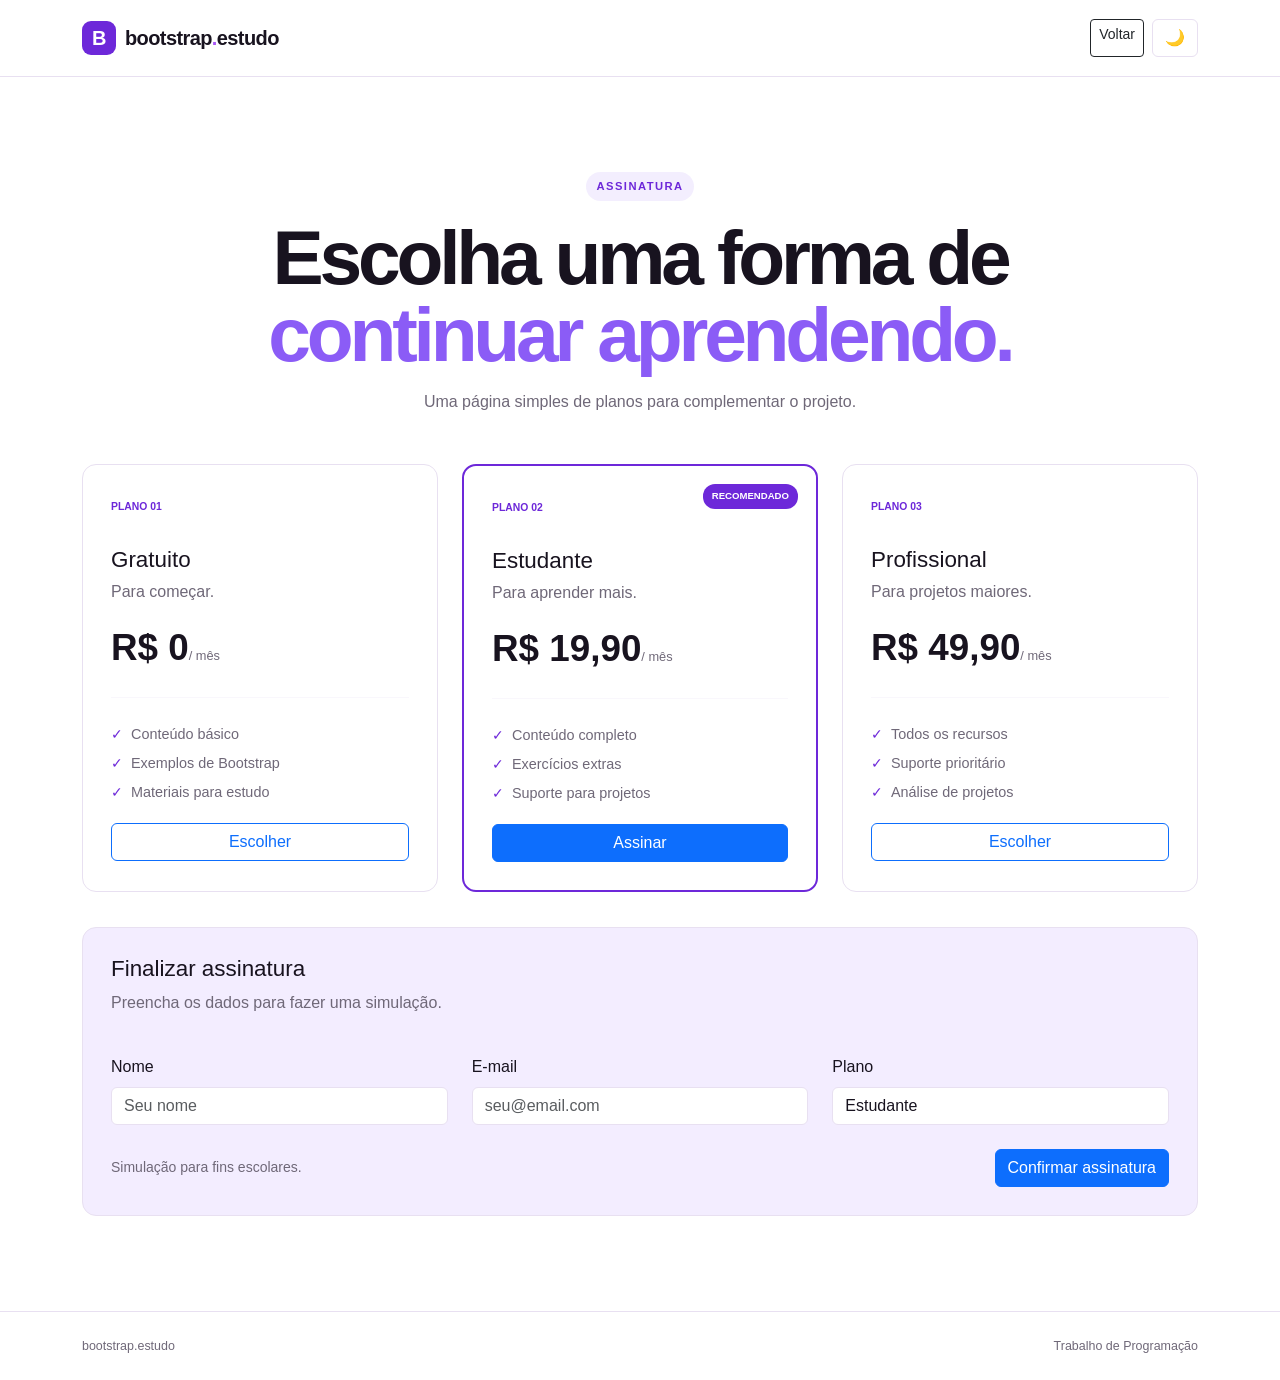
==== assinatura.html @ ff042ffe "Add files via upload" ====
<!doctype html>
<html lang="pt-br" data-bs-theme="light">
<head>
<meta charset="utf-8">
<meta name="viewport" content="width=device-width, initial-scale=1">
<title>Assinatura | Bootstrap Estudo</title>
<link href="https://cdn.jsdelivr.net/npm/bootstrap@5.3.7/dist/css/bootstrap.min.css" rel="stylesheet">
<link rel="stylesheet" href="style.css">
</head>
<body>
<nav class="navbar navbar-expand-lg">
<div class="container py-2">
<a class="navbar-brand" href="index.html"><span class="brand-mark">B</span><span>bootstrap<span class="brand-dot">.</span>estudo</span></a>
<div class="d-flex gap-2"><a href="index.html" class="btn btn-outline-dark btn-sm">Voltar</a><button class="btn theme-btn" id="temaBtn">🌙</button></div>
</div>
</nav>

<main class="subscription">
<div class="container">
<div class="text-center intro-sub">
<span class="small-label">ASSINATURA</span>
<h1>Escolha uma forma de<br><span>continuar aprendendo.</span></h1>
<p class="text-secondary">Uma página simples de planos para complementar o projeto.</p>
</div>
<div class="row g-4 justify-content-center">
<div class="col-md-6 col-lg-4"><div class="plan"><small>PLANO 01</small><h2>Gratuito</h2><p>Para começar.</p><strong>R$ 0</strong><span>/ mês</span><hr><ul><li>Conteúdo básico</li><li>Exemplos de Bootstrap</li><li>Materiais para estudo</li></ul><button class="btn btn-outline-primary w-100" onclick="escolher('Gratuito')">Escolher</button></div></div>
<div class="col-md-6 col-lg-4"><div class="plan destaque"><b class="tag">RECOMENDADO</b><small>PLANO 02</small><h2>Estudante</h2><p>Para aprender mais.</p><strong>R$ 19,90</strong><span>/ mês</span><hr><ul><li>Conteúdo completo</li><li>Exercícios extras</li><li>Suporte para projetos</li></ul><button class="btn btn-primary w-100" onclick="escolher('Estudante')">Assinar</button></div></div>
<div class="col-md-6 col-lg-4"><div class="plan"><small>PLANO 03</small><h2>Profissional</h2><p>Para projetos maiores.</p><strong>R$ 49,90</strong><span>/ mês</span><hr><ul><li>Todos os recursos</li><li>Suporte prioritário</li><li>Análise de projetos</li></ul><button class="btn btn-outline-primary w-100" onclick="escolher('Profissional')">Escolher</button></div></div>
</div>
<div class="signup-form">
<div class="row g-4">
<div class="col-12"><h2>Finalizar assinatura</h2><p class="text-secondary">Preencha os dados para fazer uma simulação.</p></div>
<div class="col-md-4"><label class="form-label">Nome</label><input id="nome" class="form-control" placeholder="Seu nome"></div>
<div class="col-md-4"><label class="form-label">E-mail</label><input id="email" type="email" class="form-control" placeholder="seu@email.com"></div>
<div class="col-md-4"><label class="form-label">Plano</label><select id="plano" class="form-select"><option>Estudante</option><option>Gratuito</option><option>Profissional</option></select></div>
<div class="col-12 d-flex justify-content-between align-items-center flex-wrap gap-3"><small class="text-secondary">Simulação para fins escolares.</small><button class="btn btn-primary" onclick="finalizar()">Confirmar assinatura</button></div>
</div>
</div>
</div>
</main>
<footer><div class="container d-flex justify-content-between flex-wrap gap-2"><span>bootstrap.estudo</span><span>Trabalho de Programação</span></div></footer>
<script src="https://cdn.jsdelivr.net/npm/bootstrap@5.3.7/dist/js/bootstrap.bundle.min.js"></script>
<script src="script.js"></script>
<script>
function escolher(plano){document.getElementById("plano").value=plano;document.querySelector(".signup-form").scrollIntoView({behavior:"smooth"})}
function finalizar(){let nome=document.getElementById("nome").value.trim(),email=document.getElementById("email").value.trim(),plano=document.getElementById("plano").value;if(!nome||!email){alert("Preencha seu nome e e-mail.");return}alert("Assinatura simulada com sucesso!\\nPlano: "+plano)}
</script>
</body>
</html>
---- style.css ----
html{scroll-behavior:smooth;scroll-padding-top:80px}
:root{--purple:#6d28d9;--purple2:#8b5cf6;--lavender:#f3edff;--ink:#18131f;--muted:#6f6878;--line:#e8e0f1}
[data-bs-theme="dark"]{--bs-body-bg:#100c16;--bs-body-color:#f6f1fa;--muted:#aaa0b3;--line:#30273a;--lavender:#1d1429}
[data-bs-theme="light"]{--bs-body-bg:#fff;--bs-body-color:var(--ink);--bs-primary:var(--purple);--bs-primary-rgb:109,40,217}
body{font-family:Arial,Helvetica,sans-serif;color:var(--bs-body-color);background:var(--bs-body-bg)}
.navbar{background:var(--bs-body-bg);border-bottom:1px solid var(--line)}
.navbar-brand{display:flex;align-items:center;gap:9px;font-weight:700;color:var(--bs-body-color);letter-spacing:-.03em}.navbar-brand:hover{color:var(--bs-body-color)}
.brand-mark{display:grid;place-items:center;width:34px;height:34px;border-radius:9px;background:var(--purple);color:#fff}.brand-dot{color:#a855f7}
.nav-link{color:var(--muted)}.nav-link:hover{color:var(--bs-body-color)}
.nav-button{padding:8px 15px}.theme-btn{border:1px solid var(--line)}
.hero{padding:90px 0 70px;background:linear-gradient(180deg,var(--lavender),transparent 78%)}
.hero-top{max-width:850px;margin:auto}.small-label{display:inline-block;font-size:.7rem;font-weight:700;letter-spacing:.13em;color:var(--purple);background:rgba(139,92,246,.1);padding:6px 10px;border-radius:20px}
.hero h1{font-size:clamp(3.2rem,7vw,6rem);line-height:.98;letter-spacing:-.06em;font-weight:800;margin:22px 0}.hero h1 span,.final-section h2 span,.subscription h1 span{color:var(--purple2)}
.hero-top>p{max-width:650px;margin:auto;color:var(--muted);font-size:1.1rem;line-height:1.7}
.hero-buttons{display:flex;justify-content:center;gap:10px;flex-wrap:wrap;margin-top:30px}
.hero-info>div>div{background:var(--bs-body-bg);border:1px solid var(--line);border-radius:12px;padding:18px 20px;display:flex;gap:15px;align-items:center}.hero-info strong{color:var(--purple);font-size:.8rem}.hero-info span{color:var(--muted);font-size:.9rem}
.section{padding:95px 0}.purple-section{background:var(--lavender)}
.section-heading{display:flex;gap:25px;align-items:flex-start;margin-bottom:45px}.number{font-size:.75rem;font-weight:700;color:var(--purple);padding-top:8px}.section-heading h2{font-size:clamp(2.4rem,5vw,4rem);letter-spacing:-.05em;margin:7px 0 0;font-weight:800}
.large-text{font-size:1.45rem;line-height:1.55}.text-secondary{color:var(--muted)!important}
.simple-note{border:1px solid var(--line);border-radius:14px;padding:22px;background:var(--bs-body-bg)}.note-top{display:flex;justify-content:space-between;border-bottom:1px solid var(--line);padding-bottom:13px;margin-bottom:17px;font-size:.7rem;color:var(--purple);font-weight:700}.simple-note code{color:#7c3aed;line-height:1.8}.simple-note p{margin:20px 0 0;color:var(--muted);font-size:.85rem}
.clean-card{height:100%;background:var(--bs-body-bg);border:1px solid var(--line);border-radius:12px;padding:25px}.clean-card>span{font-size:.75rem;color:var(--purple);font-weight:700}.clean-card h3{font-size:1.2rem;margin:28px 0 8px}.clean-card p{color:var(--muted);line-height:1.6;margin:0}
.example-area{border:1px solid var(--line);border-radius:14px;overflow:hidden}.example-head{display:flex;justify-content:space-between;padding:14px 18px;background:var(--lavender);font-size:.68rem;font-weight:700;color:var(--purple)}.demo-line{min-height:125px;display:flex;align-items:center;justify-content:space-between;gap:20px;padding:22px;border-top:1px solid var(--line)}.demo-line small{font-size:.65rem;color:var(--purple);font-weight:700}.demo-line p{margin:6px 0 0;color:var(--muted);font-size:.88rem}.example-image{position:relative;overflow:hidden;border-radius:14px;height:100%;min-height:370px}.example-image img{width:100%;height:100%;object-fit:cover}.example-image>div{position:absolute;left:18px;right:18px;bottom:18px;background:rgba(20,12,28,.86);color:white;border-radius:10px;padding:13px}.example-image span{display:block;font-size:.62rem;color:#d8b4fe;font-weight:700}.example-image strong{font-size:1.05rem}
.accordion{--bs-accordion-border-color:var(--line);--bs-accordion-bg:var(--bs-body-bg);--bs-accordion-color:var(--bs-body-color);--bs-accordion-btn-color:var(--bs-body-color);--bs-accordion-active-color:var(--bs-body-color);--bs-accordion-active-bg:var(--lavender)}.accordion-button:focus{box-shadow:none}
.final-section{padding:110px 0}.final-section h2{font-size:clamp(2.8rem,6vw,5rem);font-weight:800;letter-spacing:-.055em;margin:15px 0}.final-section p{max-width:620px;line-height:1.7}
footer{padding:25px 0;border-top:1px solid var(--line);color:var(--muted);font-size:.78rem}
.subscription{padding:95px 0}.intro-sub{margin-bottom:50px}.subscription h1{font-size:clamp(2.8rem,6vw,5rem);line-height:1;letter-spacing:-.055em;font-weight:800;margin:18px 0}
.plan{height:100%;position:relative;border:1px solid var(--line);border-radius:14px;padding:28px;background:var(--bs-body-bg)}.plan.destaque{border:2px solid var(--purple)}.plan .tag{position:absolute;right:18px;top:18px;background:var(--purple);color:white;padding:5px 9px;border-radius:12px;font-size:.6rem}.plan small{font-size:.65rem;color:var(--purple);font-weight:700}.plan h2{font-size:1.4rem;margin:30px 0 6px}.plan>p{color:var(--muted)}.plan>strong{font-size:2.3rem}.plan>span{color:var(--muted);font-size:.8rem}.plan hr{border-color:var(--line);margin:22px 0}.plan ul{list-style:none;padding:0;color:var(--muted);font-size:.9rem;line-height:2}.plan li:before{content:"✓";color:var(--purple);margin-right:8px}.signup-form{margin-top:35px;border:1px solid var(--line);border-radius:14px;padding:28px;background:var(--lavender)}.signup-form h2{font-size:1.4rem}.form-control,.form-select{background:var(--bs-body-bg);border-color:var(--line);color:var(--bs-body-color)}
@media(max-width:767px){.section{padding:70px 0}.section-heading{gap:15px}.demo-line{align-items:flex-start;flex-direction:column}.example-image{min-height:280px}.hero{padding-top:60px}}
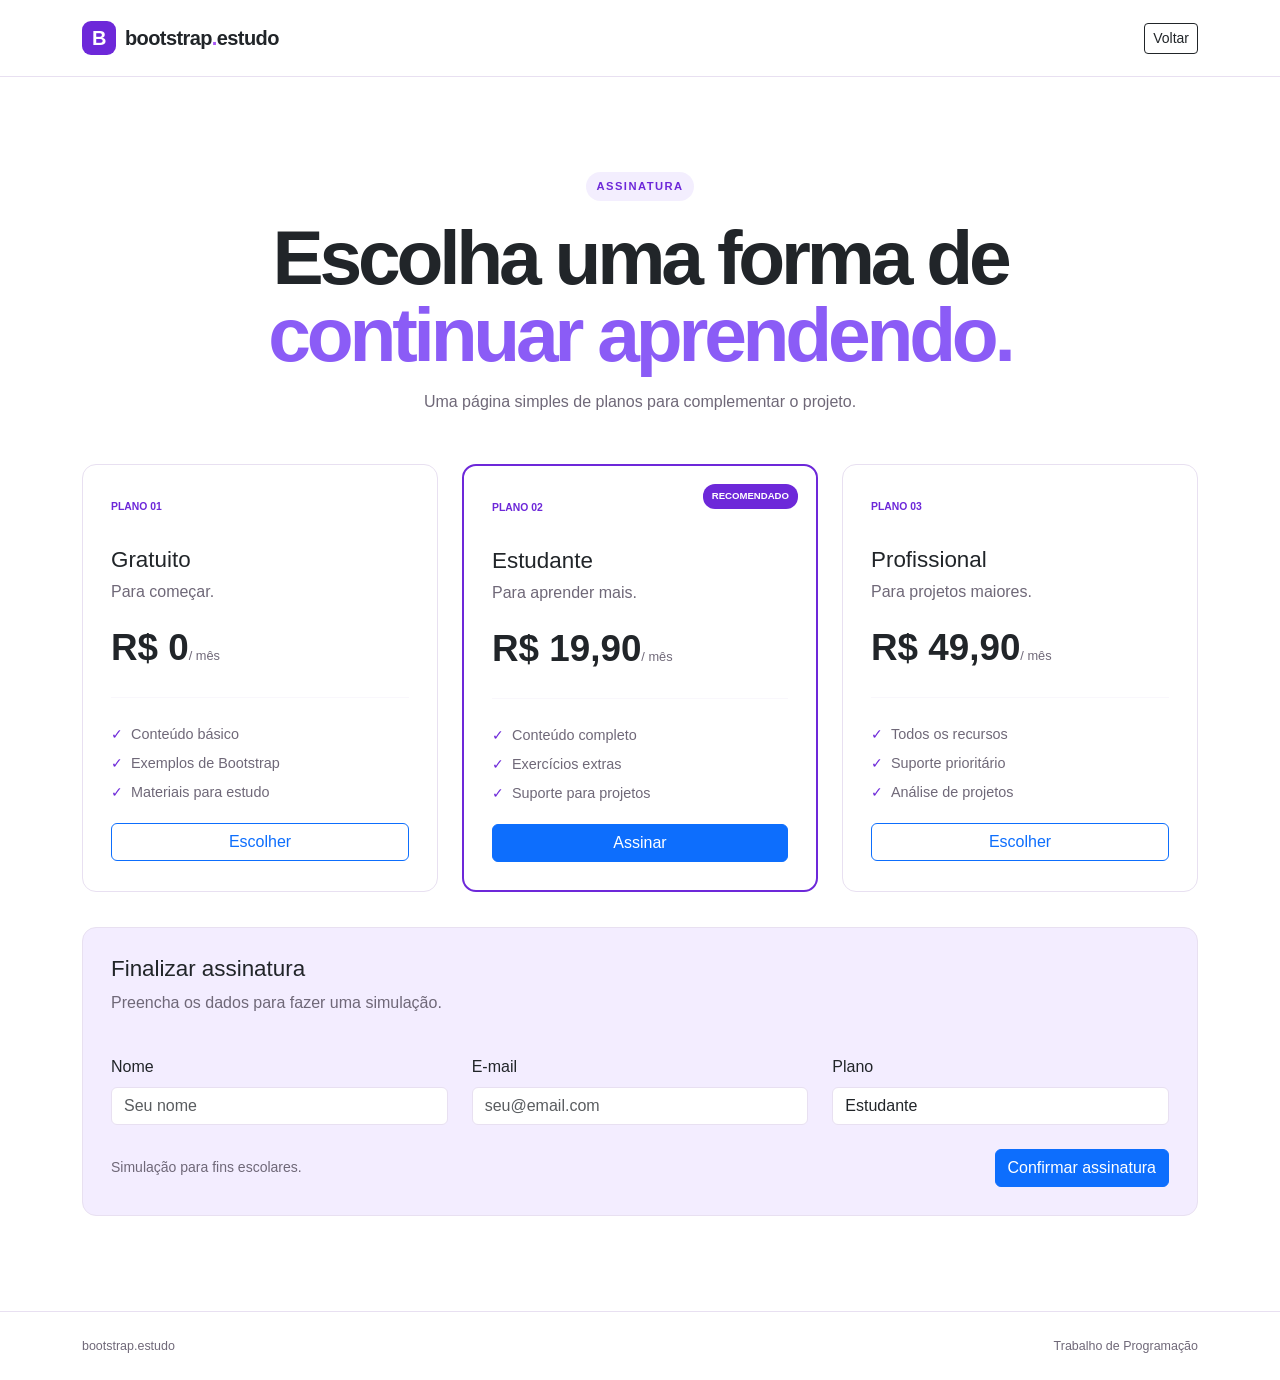
==== commit cd5488da: "Add files via upload" ====
--- a/assinatura.html
+++ b/assinatura.html
@@ -1,5 +1,5 @@
 <!doctype html>
-<html lang="pt-br" data-bs-theme="light">
+<html lang="pt-br">
 <head>
 <meta charset="utf-8">
 <meta name="viewport" content="width=device-width, initial-scale=1">
@@ -11,7 +11,7 @@
 <nav class="navbar navbar-expand-lg">
 <div class="container py-2">
 <a class="navbar-brand" href="index.html"><span class="brand-mark">B</span><span>bootstrap<span class="brand-dot">.</span>estudo</span></a>
-<div class="d-flex gap-2"><a href="index.html" class="btn btn-outline-dark btn-sm">Voltar</a><button class="btn theme-btn" id="temaBtn">🌙</button></div>
+<div><a href="index.html" class="btn btn-outline-dark btn-sm">Voltar</a></div>
 </div>
 </nav>
 
--- a/style.css
+++ b/style.css
@@ -1,13 +1,11 @@
 html{scroll-behavior:smooth;scroll-padding-top:80px}
 :root{--purple:#6d28d9;--purple2:#8b5cf6;--lavender:#f3edff;--ink:#18131f;--muted:#6f6878;--line:#e8e0f1}
-[data-bs-theme="dark"]{--bs-body-bg:#100c16;--bs-body-color:#f6f1fa;--muted:#aaa0b3;--line:#30273a;--lavender:#1d1429}
-[data-bs-theme="light"]{--bs-body-bg:#fff;--bs-body-color:var(--ink);--bs-primary:var(--purple);--bs-primary-rgb:109,40,217}
 body{font-family:Arial,Helvetica,sans-serif;color:var(--bs-body-color);background:var(--bs-body-bg)}
 .navbar{background:var(--bs-body-bg);border-bottom:1px solid var(--line)}
 .navbar-brand{display:flex;align-items:center;gap:9px;font-weight:700;color:var(--bs-body-color);letter-spacing:-.03em}.navbar-brand:hover{color:var(--bs-body-color)}
 .brand-mark{display:grid;place-items:center;width:34px;height:34px;border-radius:9px;background:var(--purple);color:#fff}.brand-dot{color:#a855f7}
 .nav-link{color:var(--muted)}.nav-link:hover{color:var(--bs-body-color)}
-.nav-button{padding:8px 15px}.theme-btn{border:1px solid var(--line)}
+.nav-button{padding:8px 15px}
 .hero{padding:90px 0 70px;background:linear-gradient(180deg,var(--lavender),transparent 78%)}
 .hero-top{max-width:850px;margin:auto}.small-label{display:inline-block;font-size:.7rem;font-weight:700;letter-spacing:.13em;color:var(--purple);background:rgba(139,92,246,.1);padding:6px 10px;border-radius:20px}
 .hero h1{font-size:clamp(3.2rem,7vw,6rem);line-height:.98;letter-spacing:-.06em;font-weight:800;margin:22px 0}.hero h1 span,.final-section h2 span,.subscription h1 span{color:var(--purple2)}
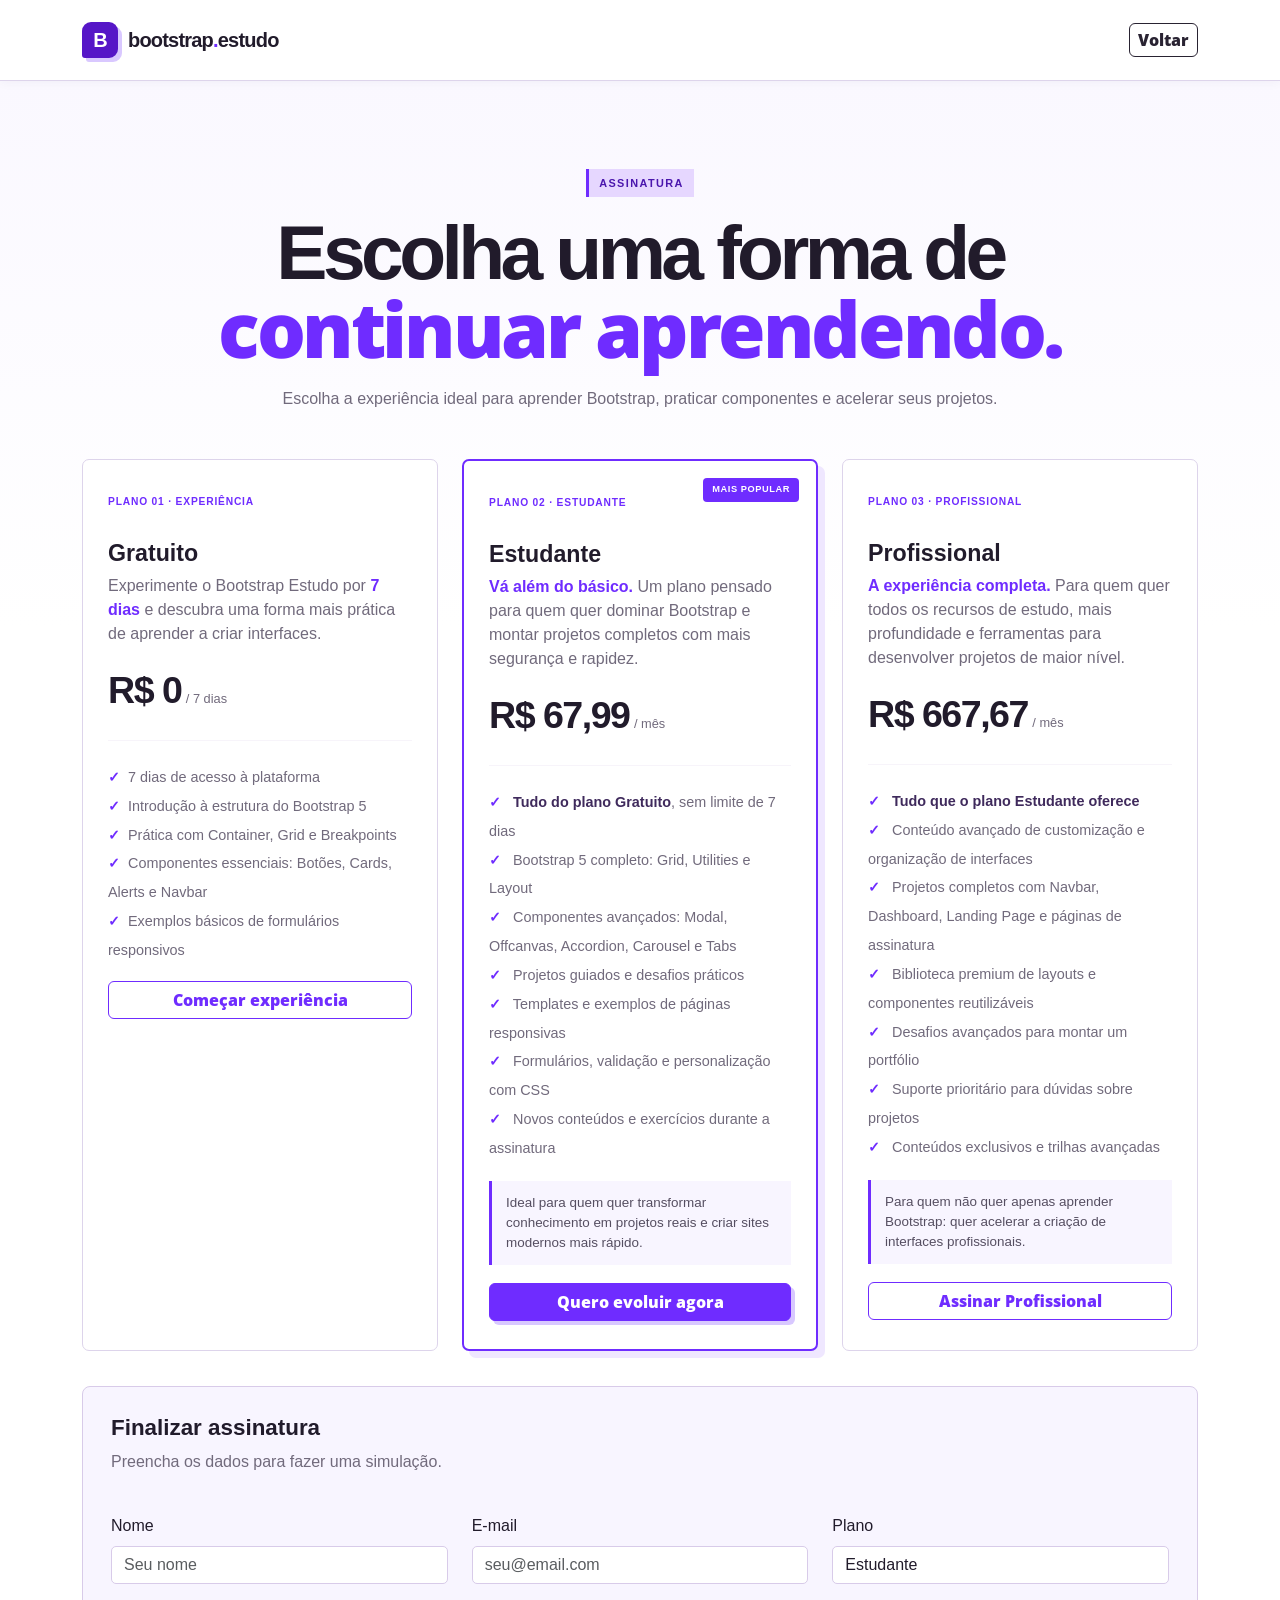
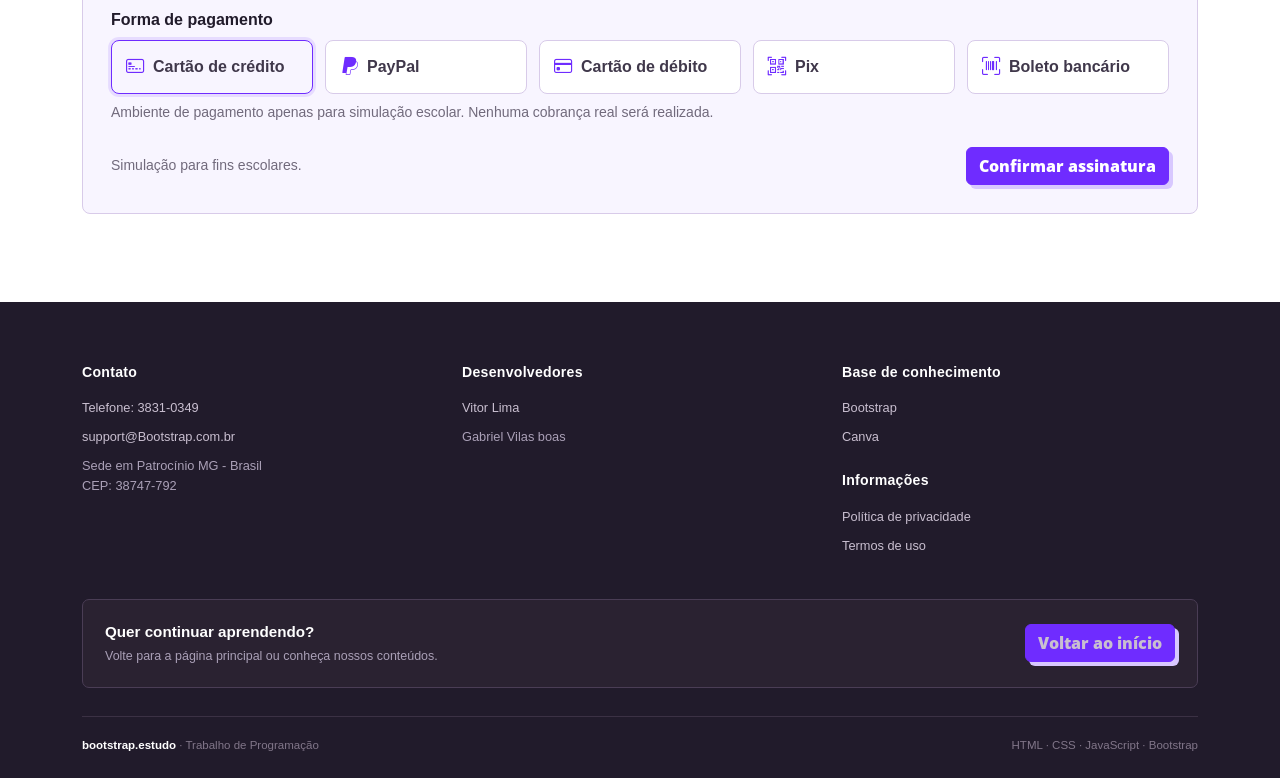
==== commit d6b209d5: "Add files via upload" ====
--- a/assinatura.html
+++ b/assinatura.html
@@ -1,49 +1,623 @@
 <!doctype html>
 <html lang="pt-br">
+
 <head>
-<meta charset="utf-8">
-<meta name="viewport" content="width=device-width, initial-scale=1">
-<title>Assinatura | Bootstrap Estudo</title>
-<link href="https://cdn.jsdelivr.net/npm/bootstrap@5.3.7/dist/css/bootstrap.min.css" rel="stylesheet">
-<link rel="stylesheet" href="style.css">
+  <meta charset="utf-8">
+  <meta name="viewport" content="width=device-width, initial-scale=1">
+
+  <title>Assinatura | Bootstrap Estudo</title>
+
+  <link href="https://cdn.jsdelivr.net/npm/bootstrap@5.3.7/dist/css/bootstrap.min.css" rel="stylesheet">
+
+  <link rel="stylesheet"
+    href="https://cdn.jsdelivr.net/npm/bootstrap-icons@1.11.3/font/bootstrap-icons.min.css">
+
+  <link rel="stylesheet" href="style.css">
+
+  <style>
+    .payment-grid {
+      display: grid;
+      grid-template-columns: repeat(auto-fit, minmax(190px, 1fr));
+      gap: 12px;
+    }
+
+    .payment-option {
+      cursor: pointer;
+      position: relative;
+    }
+
+    .payment-option input {
+      position: absolute;
+      opacity: 0;
+    }
+
+    .payment-option span {
+      display: flex;
+      align-items: center;
+      gap: 9px;
+      min-height: 52px;
+      padding: 12px 14px;
+      border: 1px solid #d8cbe9;
+      border-radius: 8px;
+      background: #fff;
+      font-weight: 700;
+      color: #40384b;
+      transition: 0.2s ease;
+    }
+
+    .payment-option i {
+      color: var(--roxo);
+      font-size: 1.15rem;
+    }
+
+    .payment-option input:checked + span {
+      border-color: var(--roxo);
+      box-shadow: 0 0 0 0.18rem rgba(111, 44, 255, 0.12);
+      background: var(--roxo-muito-claro);
+    }
+
+    .plan p strong {
+      color: var(--roxo);
+    }
+
+    .plan li strong {
+      color: #3f2a5c;
+    }
+
+    .plan-callout {
+      margin: 18px 0;
+      padding: 12px 14px;
+      border-left: 3px solid var(--roxo);
+      background: var(--roxo-muito-claro);
+      color: #554e61;
+      font-size: 0.84rem;
+      line-height: 1.5;
+    }
+  </style>
 </head>
+
 <body>
-<nav class="navbar navbar-expand-lg">
-<div class="container py-2">
-<a class="navbar-brand" href="index.html"><span class="brand-mark">B</span><span>bootstrap<span class="brand-dot">.</span>estudo</span></a>
-<div><a href="index.html" class="btn btn-outline-dark btn-sm">Voltar</a></div>
-</div>
-</nav>
-
-<main class="subscription">
-<div class="container">
-<div class="text-center intro-sub">
-<span class="small-label">ASSINATURA</span>
-<h1>Escolha uma forma de<br><span>continuar aprendendo.</span></h1>
-<p class="text-secondary">Uma página simples de planos para complementar o projeto.</p>
-</div>
-<div class="row g-4 justify-content-center">
-<div class="col-md-6 col-lg-4"><div class="plan"><small>PLANO 01</small><h2>Gratuito</h2><p>Para começar.</p><strong>R$ 0</strong><span>/ mês</span><hr><ul><li>Conteúdo básico</li><li>Exemplos de Bootstrap</li><li>Materiais para estudo</li></ul><button class="btn btn-outline-primary w-100" onclick="escolher('Gratuito')">Escolher</button></div></div>
-<div class="col-md-6 col-lg-4"><div class="plan destaque"><b class="tag">RECOMENDADO</b><small>PLANO 02</small><h2>Estudante</h2><p>Para aprender mais.</p><strong>R$ 19,90</strong><span>/ mês</span><hr><ul><li>Conteúdo completo</li><li>Exercícios extras</li><li>Suporte para projetos</li></ul><button class="btn btn-primary w-100" onclick="escolher('Estudante')">Assinar</button></div></div>
-<div class="col-md-6 col-lg-4"><div class="plan"><small>PLANO 03</small><h2>Profissional</h2><p>Para projetos maiores.</p><strong>R$ 49,90</strong><span>/ mês</span><hr><ul><li>Todos os recursos</li><li>Suporte prioritário</li><li>Análise de projetos</li></ul><button class="btn btn-outline-primary w-100" onclick="escolher('Profissional')">Escolher</button></div></div>
-</div>
-<div class="signup-form">
-<div class="row g-4">
-<div class="col-12"><h2>Finalizar assinatura</h2><p class="text-secondary">Preencha os dados para fazer uma simulação.</p></div>
-<div class="col-md-4"><label class="form-label">Nome</label><input id="nome" class="form-control" placeholder="Seu nome"></div>
-<div class="col-md-4"><label class="form-label">E-mail</label><input id="email" type="email" class="form-control" placeholder="seu@email.com"></div>
-<div class="col-md-4"><label class="form-label">Plano</label><select id="plano" class="form-select"><option>Estudante</option><option>Gratuito</option><option>Profissional</option></select></div>
-<div class="col-12 d-flex justify-content-between align-items-center flex-wrap gap-3"><small class="text-secondary">Simulação para fins escolares.</small><button class="btn btn-primary" onclick="finalizar()">Confirmar assinatura</button></div>
-</div>
-</div>
-</div>
-</main>
-<footer><div class="container d-flex justify-content-between flex-wrap gap-2"><span>bootstrap.estudo</span><span>Trabalho de Programação</span></div></footer>
-<script src="https://cdn.jsdelivr.net/npm/bootstrap@5.3.7/dist/js/bootstrap.bundle.min.js"></script>
-<script src="script.js"></script>
-<script>
-function escolher(plano){document.getElementById("plano").value=plano;document.querySelector(".signup-form").scrollIntoView({behavior:"smooth"})}
-function finalizar(){let nome=document.getElementById("nome").value.trim(),email=document.getElementById("email").value.trim(),plano=document.getElementById("plano").value;if(!nome||!email){alert("Preencha seu nome e e-mail.");return}alert("Assinatura simulada com sucesso!\\nPlano: "+plano)}
-</script>
+
+  <nav class="navbar navbar-expand-lg">
+    <div class="container py-2">
+
+      <a class="navbar-brand" href="index.html">
+        <span class="brand-mark">B</span>
+        <span>bootstrap<span class="brand-dot">.</span>estudo</span>
+      </a>
+
+      <div>
+        <a href="index.html" class="btn btn-outline-dark btn-sm">
+          Voltar
+        </a>
+      </div>
+
+    </div>
+  </nav>
+
+  <main class="subscription">
+
+    <div class="container">
+
+      <div class="text-center intro-sub">
+        <span class="small-label">ASSINATURA</span>
+
+        <h1>
+          Escolha uma forma de<br>
+          <span>continuar aprendendo.</span>
+        </h1>
+
+        <p class="text-secondary">
+          Escolha a experiência ideal para aprender Bootstrap,
+          praticar componentes e acelerar seus projetos.
+        </p>
+      </div>
+
+      <div class="row g-4 justify-content-center">
+
+        <div class="col-md-6 col-lg-4">
+          <div class="plan">
+
+            <small>PLANO 01 · EXPERIÊNCIA</small>
+
+            <h2>Gratuito</h2>
+
+            <p>
+              Experimente o Bootstrap Estudo por
+              <strong>7 dias</strong> e descubra uma forma mais
+              prática de aprender a criar interfaces.
+            </p>
+
+            <strong>R$ 0</strong>
+            <span>/ 7 dias</span>
+
+            <hr>
+
+            <ul>
+              <li>7 dias de acesso à plataforma</li>
+              <li>Introdução à estrutura do Bootstrap 5</li>
+              <li>Prática com Container, Grid e Breakpoints</li>
+              <li>Componentes essenciais: Botões, Cards, Alerts e Navbar</li>
+              <li>Exemplos básicos de formulários responsivos</li>
+            </ul>
+
+            <button class="btn btn-outline-primary w-100" onclick="escolher('Gratuito')">
+              Começar experiência
+            </button>
+
+          </div>
+        </div>
+
+        <div class="col-md-6 col-lg-4">
+          <div class="plan destaque">
+
+            <b class="tag">MAIS POPULAR</b>
+
+            <small>PLANO 02 · ESTUDANTE</small>
+
+            <h2>Estudante</h2>
+
+            <p>
+              <strong>Vá além do básico.</strong>
+              Um plano pensado para quem quer dominar Bootstrap
+              e montar projetos completos com mais segurança e rapidez.
+            </p>
+
+            <strong>R$ 67,99</strong>
+            <span>/ mês</span>
+
+            <hr>
+
+            <ul>
+              <li>
+                <strong>Tudo do plano Gratuito</strong>,
+                sem limite de 7 dias
+              </li>
+
+              <li>
+                Bootstrap 5 completo: Grid, Utilities e Layout
+              </li>
+
+              <li>
+                Componentes avançados: Modal, Offcanvas,
+                Accordion, Carousel e Tabs
+              </li>
+
+              <li>
+                Projetos guiados e desafios práticos
+              </li>
+
+              <li>
+                Templates e exemplos de páginas responsivas
+              </li>
+
+              <li>
+                Formulários, validação e personalização com CSS
+              </li>
+
+              <li>
+                Novos conteúdos e exercícios durante a assinatura
+              </li>
+            </ul>
+
+            <div class="plan-callout">
+              Ideal para quem quer transformar conhecimento em
+              projetos reais e criar sites modernos mais rápido.
+            </div>
+
+            <button class="btn btn-primary w-100" onclick="escolher('Estudante')">
+              Quero evoluir agora
+            </button>
+
+          </div>
+        </div>
+
+        <div class="col-md-6 col-lg-4">
+          <div class="plan">
+
+            <small>PLANO 03 · PROFISSIONAL</small>
+
+            <h2>Profissional</h2>
+
+            <p>
+              <strong>A experiência completa.</strong>
+              Para quem quer todos os recursos de estudo,
+              mais profundidade e ferramentas para desenvolver
+              projetos de maior nível.
+            </p>
+
+            <strong>R$ 667,67</strong>
+            <span>/ mês</span>
+
+            <hr>
+
+            <ul>
+              <li>
+                <strong>Tudo que o plano Estudante oferece</strong>
+              </li>
+
+              <li>
+                Conteúdo avançado de customização e organização
+                de interfaces
+              </li>
+
+              <li>
+                Projetos completos com Navbar, Dashboard,
+                Landing Page e páginas de assinatura
+              </li>
+
+              <li>
+                Biblioteca premium de layouts e componentes reutilizáveis
+              </li>
+
+              <li>
+                Desafios avançados para montar um portfólio
+              </li>
+
+              <li>
+                Suporte prioritário para dúvidas sobre projetos
+              </li>
+
+              <li>
+                Conteúdos exclusivos e trilhas avançadas
+              </li>
+            </ul>
+
+            <div class="plan-callout">
+              Para quem não quer apenas aprender Bootstrap:
+              quer acelerar a criação de interfaces profissionais.
+            </div>
+
+            <button class="btn btn-outline-primary w-100" onclick="escolher('Profissional')">
+              Assinar Profissional
+            </button>
+
+          </div>
+        </div>
+
+      </div>
+
+      <div class="signup-form">
+
+        <div class="row g-4">
+
+          <div class="col-12">
+            <h2>Finalizar assinatura</h2>
+
+            <p class="text-secondary">
+              Preencha os dados para fazer uma simulação.
+            </p>
+          </div>
+
+          <div class="col-md-4">
+
+            <label class="form-label">Nome</label>
+
+            <input
+              id="nome"
+              class="form-control"
+              placeholder="Seu nome"
+            >
+
+          </div>
+
+          <div class="col-md-4">
+
+            <label class="form-label">E-mail</label>
+
+            <input
+              id="email"
+              type="email"
+              class="form-control"
+              placeholder="seu@email.com"
+            >
+
+          </div>
+
+          <div class="col-md-4">
+
+            <label class="form-label">Plano</label>
+
+            <select id="plano" class="form-select">
+              <option>Gratuito</option>
+              <option selected>Estudante</option>
+              <option>Profissional</option>
+            </select>
+
+          </div>
+
+          <div class="col-12">
+
+            <label class="form-label fw-bold">
+              Forma de pagamento
+            </label>
+
+            <div class="payment-grid">
+
+              <label class="payment-option">
+
+                <input
+                  type="radio"
+                  name="pagamento"
+                  value="Cartão de crédito"
+                  checked
+                >
+
+                <span>
+                  <i class="bi bi-credit-card-2-front"></i>
+                  Cartão de crédito
+                </span>
+
+              </label>
+
+              <label class="payment-option">
+
+                <input
+                  type="radio"
+                  name="pagamento"
+                  value="PayPal"
+                >
+
+                <span>
+                  <i class="bi bi-paypal"></i>
+                  PayPal
+                </span>
+
+              </label>
+
+              <label class="payment-option">
+
+                <input
+                  type="radio"
+                  name="pagamento"
+                  value="Cartão de débito"
+                >
+
+                <span>
+                  <i class="bi bi-credit-card"></i>
+                  Cartão de débito
+                </span>
+
+              </label>
+
+              <label class="payment-option">
+
+                <input
+                  type="radio"
+                  name="pagamento"
+                  value="Pix"
+                >
+
+                <span>
+                  <i class="bi bi-qr-code-scan"></i>
+                  Pix
+                </span>
+
+              </label>
+
+              <label class="payment-option">
+
+                <input
+                  type="radio"
+                  name="pagamento"
+                  value="Boleto bancário"
+                >
+
+                <span>
+                  <i class="bi bi-upc-scan"></i>
+                  Boleto bancário
+                </span>
+
+              </label>
+
+            </div>
+
+            <small class="text-secondary d-block mt-2">
+              Ambiente de pagamento apenas para simulação escolar.
+              Nenhuma cobrança real será realizada.
+            </small>
+
+          </div>
+
+          <div class="col-12 d-flex justify-content-between align-items-center flex-wrap gap-3">
+
+            <small class="text-secondary">
+              Simulação para fins escolares.
+            </small>
+
+            <button
+              class="btn btn-primary"
+              onclick="finalizar()"
+            >
+              Confirmar assinatura
+            </button>
+
+          </div>
+
+        </div>
+      </div>
+
+    </div>
+
+  </main>
+
+  <footer class="site-footer">
+
+    <div class="container">
+
+      <div class="row g-4">
+
+        <div class="col-md-4">
+
+          <h3>Contato</h3>
+
+          <p>
+            <a href="tel:38310349">
+              Telefone: 3831-0349
+            </a>
+          </p>
+
+          <p>
+            <a href="mailto:support@Bootstrap.com.br">
+              support@Bootstrap.com.br
+            </a>
+          </p>
+
+          <p>
+            Sede em Patrocínio MG - Brasil<br>
+            CEP: 38747-792
+          </p>
+
+        </div>
+
+        <div class="col-md-4">
+
+          <h3>Desenvolvedores</h3>
+
+          <p>
+            <a
+              href="https://github.com/vitorlimane"
+              target="_blank"
+              rel="noopener noreferrer"
+            >
+              Vitor Lima
+            </a>
+          </p>
+
+          <p>Gabriel Vilas boas</p>
+
+        </div>
+
+        <div class="col-md-4">
+
+          <h3>Base de conhecimento</h3>
+
+          <p>
+            <a
+              href="https://getbootstrap.com/"
+              target="_blank"
+              rel="noopener noreferrer"
+            >
+              Bootstrap
+            </a>
+          </p>
+
+          <p>
+            <a
+              href="https://www.canva.com/pt_br/"
+              target="_blank"
+              rel="noopener noreferrer"
+            >
+              Canva
+            </a>
+          </p>
+
+          <h3 class="footer-subtitle">
+            Informações
+          </h3>
+
+          <p>
+            <a
+              href="https://www.microsoft.com/pt-br/privacy/privacystatement"
+              target="_blank"
+              rel="noopener noreferrer"
+            >
+              Política de privacidade
+            </a>
+          </p>
+
+          <p>
+            <a
+              href="https://www.microsoft.com/en-us/legal/terms-of-use"
+              target="_blank"
+              rel="noopener noreferrer"
+            >
+              Termos de uso
+            </a>
+          </p>
+
+        </div>
+
+      </div>
+
+      <div class="footer-action">
+
+        <div>
+          <strong>Quer continuar aprendendo?</strong>
+
+          <span>
+            Volte para a página principal ou conheça nossos conteúdos.
+          </span>
+        </div>
+
+        <a href="index.html" class="btn btn-primary">
+          Voltar ao início
+        </a>
+
+      </div>
+
+      <div class="footer-bottom">
+
+        <span>
+          <strong>bootstrap.estudo</strong>
+          · Trabalho de Programação
+        </span>
+
+        <span>
+          HTML · CSS · JavaScript · Bootstrap
+        </span>
+
+      </div>
+
+    </div>
+
+  </footer>
+
+  <script src="https://cdn.jsdelivr.net/npm/bootstrap@5.3.7/dist/js/bootstrap.bundle.min.js"></script>
+
+  <script src="script.js"></script>
+
+  <script>
+
+    function escolher(plano) {
+
+      document.getElementById("plano").value = plano;
+
+      document.querySelector(".signup-form").scrollIntoView({
+        behavior: "smooth"
+      });
+
+    }
+
+    function finalizar() {
+
+      let nome = document.getElementById("nome").value.trim();
+
+      let email = document.getElementById("email").value.trim();
+
+      let plano = document.getElementById("plano").value;
+
+      let pagamento = document.querySelector(
+        'input[name="pagamento"]:checked'
+      ).value;
+
+      if (!nome || !email) {
+
+        alert("Preencha seu nome e e-mail.");
+
+        return;
+
+      }
+
+      alert(
+        "Assinatura simulada com sucesso!" +
+        "\n\nPlano: " + plano +
+        "\nForma de pagamento: " + pagamento
+      );
+
+    }
+
+  </script>
+
 </body>
-</html>
+</html>
--- a/style.css
+++ b/style.css
@@ -1,26 +1,1590 @@
-html{scroll-behavior:smooth;scroll-padding-top:80px}
-:root{--purple:#6d28d9;--purple2:#8b5cf6;--lavender:#f3edff;--ink:#18131f;--muted:#6f6878;--line:#e8e0f1}
-body{font-family:Arial,Helvetica,sans-serif;color:var(--bs-body-color);background:var(--bs-body-bg)}
-.navbar{background:var(--bs-body-bg);border-bottom:1px solid var(--line)}
-.navbar-brand{display:flex;align-items:center;gap:9px;font-weight:700;color:var(--bs-body-color);letter-spacing:-.03em}.navbar-brand:hover{color:var(--bs-body-color)}
-.brand-mark{display:grid;place-items:center;width:34px;height:34px;border-radius:9px;background:var(--purple);color:#fff}.brand-dot{color:#a855f7}
-.nav-link{color:var(--muted)}.nav-link:hover{color:var(--bs-body-color)}
-.nav-button{padding:8px 15px}
-.hero{padding:90px 0 70px;background:linear-gradient(180deg,var(--lavender),transparent 78%)}
-.hero-top{max-width:850px;margin:auto}.small-label{display:inline-block;font-size:.7rem;font-weight:700;letter-spacing:.13em;color:var(--purple);background:rgba(139,92,246,.1);padding:6px 10px;border-radius:20px}
-.hero h1{font-size:clamp(3.2rem,7vw,6rem);line-height:.98;letter-spacing:-.06em;font-weight:800;margin:22px 0}.hero h1 span,.final-section h2 span,.subscription h1 span{color:var(--purple2)}
-.hero-top>p{max-width:650px;margin:auto;color:var(--muted);font-size:1.1rem;line-height:1.7}
-.hero-buttons{display:flex;justify-content:center;gap:10px;flex-wrap:wrap;margin-top:30px}
-.hero-info>div>div{background:var(--bs-body-bg);border:1px solid var(--line);border-radius:12px;padding:18px 20px;display:flex;gap:15px;align-items:center}.hero-info strong{color:var(--purple);font-size:.8rem}.hero-info span{color:var(--muted);font-size:.9rem}
-.section{padding:95px 0}.purple-section{background:var(--lavender)}
-.section-heading{display:flex;gap:25px;align-items:flex-start;margin-bottom:45px}.number{font-size:.75rem;font-weight:700;color:var(--purple);padding-top:8px}.section-heading h2{font-size:clamp(2.4rem,5vw,4rem);letter-spacing:-.05em;margin:7px 0 0;font-weight:800}
-.large-text{font-size:1.45rem;line-height:1.55}.text-secondary{color:var(--muted)!important}
-.simple-note{border:1px solid var(--line);border-radius:14px;padding:22px;background:var(--bs-body-bg)}.note-top{display:flex;justify-content:space-between;border-bottom:1px solid var(--line);padding-bottom:13px;margin-bottom:17px;font-size:.7rem;color:var(--purple);font-weight:700}.simple-note code{color:#7c3aed;line-height:1.8}.simple-note p{margin:20px 0 0;color:var(--muted);font-size:.85rem}
-.clean-card{height:100%;background:var(--bs-body-bg);border:1px solid var(--line);border-radius:12px;padding:25px}.clean-card>span{font-size:.75rem;color:var(--purple);font-weight:700}.clean-card h3{font-size:1.2rem;margin:28px 0 8px}.clean-card p{color:var(--muted);line-height:1.6;margin:0}
-.example-area{border:1px solid var(--line);border-radius:14px;overflow:hidden}.example-head{display:flex;justify-content:space-between;padding:14px 18px;background:var(--lavender);font-size:.68rem;font-weight:700;color:var(--purple)}.demo-line{min-height:125px;display:flex;align-items:center;justify-content:space-between;gap:20px;padding:22px;border-top:1px solid var(--line)}.demo-line small{font-size:.65rem;color:var(--purple);font-weight:700}.demo-line p{margin:6px 0 0;color:var(--muted);font-size:.88rem}.example-image{position:relative;overflow:hidden;border-radius:14px;height:100%;min-height:370px}.example-image img{width:100%;height:100%;object-fit:cover}.example-image>div{position:absolute;left:18px;right:18px;bottom:18px;background:rgba(20,12,28,.86);color:white;border-radius:10px;padding:13px}.example-image span{display:block;font-size:.62rem;color:#d8b4fe;font-weight:700}.example-image strong{font-size:1.05rem}
-.accordion{--bs-accordion-border-color:var(--line);--bs-accordion-bg:var(--bs-body-bg);--bs-accordion-color:var(--bs-body-color);--bs-accordion-btn-color:var(--bs-body-color);--bs-accordion-active-color:var(--bs-body-color);--bs-accordion-active-bg:var(--lavender)}.accordion-button:focus{box-shadow:none}
-.final-section{padding:110px 0}.final-section h2{font-size:clamp(2.8rem,6vw,5rem);font-weight:800;letter-spacing:-.055em;margin:15px 0}.final-section p{max-width:620px;line-height:1.7}
-footer{padding:25px 0;border-top:1px solid var(--line);color:var(--muted);font-size:.78rem}
-.subscription{padding:95px 0}.intro-sub{margin-bottom:50px}.subscription h1{font-size:clamp(2.8rem,6vw,5rem);line-height:1;letter-spacing:-.055em;font-weight:800;margin:18px 0}
-.plan{height:100%;position:relative;border:1px solid var(--line);border-radius:14px;padding:28px;background:var(--bs-body-bg)}.plan.destaque{border:2px solid var(--purple)}.plan .tag{position:absolute;right:18px;top:18px;background:var(--purple);color:white;padding:5px 9px;border-radius:12px;font-size:.6rem}.plan small{font-size:.65rem;color:var(--purple);font-weight:700}.plan h2{font-size:1.4rem;margin:30px 0 6px}.plan>p{color:var(--muted)}.plan>strong{font-size:2.3rem}.plan>span{color:var(--muted);font-size:.8rem}.plan hr{border-color:var(--line);margin:22px 0}.plan ul{list-style:none;padding:0;color:var(--muted);font-size:.9rem;line-height:2}.plan li:before{content:"✓";color:var(--purple);margin-right:8px}.signup-form{margin-top:35px;border:1px solid var(--line);border-radius:14px;padding:28px;background:var(--lavender)}.signup-form h2{font-size:1.4rem}.form-control,.form-select{background:var(--bs-body-bg);border-color:var(--line);color:var(--bs-body-color)}
-@media(max-width:767px){.section{padding:70px 0}.section-heading{gap:15px}.demo-line{align-items:flex-start;flex-direction:column}.example-image{min-height:280px}.hero{padding-top:60px}}
+@import url('https://fonts.googleapis.com/css2?family=Open+Sans:wght@600;700;800&display=swap');
+
+:root{
+  --roxo:#6f2cff;
+  --roxo-escuro:#35116f;
+  --roxo-claro:#efe7ff;
+  --roxo-muito-claro:#f8f5ff;
+  --texto:#211b2b;
+  --cinza:#716a7c;
+  --linha:#ddd4eb;
+  --branco:#ffffff;
+}
+
+html{
+  scroll-behavior:smooth;
+  scroll-padding-top:80px;
+}
+
+body{
+  font-family:Arial, Helvetica, sans-serif;
+  color:var(--texto);
+  background:#fff;
+}
+
+.navbar{
+  background:#fff;
+  border-bottom:1px solid var(--linha);
+  box-shadow:0 2px 10px rgba(43,20,72,.04);
+}
+
+.navbar .container{
+  min-height:64px;
+}
+
+.navbar-brand{
+  display:flex;
+  align-items:center;
+  gap:10px;
+  color:var(--texto);
+  font-weight:800;
+  letter-spacing:-.04em;
+}
+
+.navbar-brand:hover{
+  color:var(--texto);
+}
+
+.brand-mark{
+  display:grid;
+  place-items:center;
+  width:36px;
+  height:36px;
+  border-radius:9px 9px 9px 3px;
+  background:var(--roxo);
+  color:#fff;
+  font-weight:800;
+  box-shadow:4px 4px 0 #d9c8ff;
+}
+
+.brand-dot{
+  color:var(--roxo);
+}
+
+.nav-link{
+  color:#625a6d;
+  font-size:.92rem;
+  font-weight:600;
+  padding:8px 12px!important;
+}
+
+.nav-link:hover{
+  color:var(--roxo);
+}
+
+.nav-button{
+  padding:9px 18px!important;
+  border-radius:6px;
+  font-weight:700;
+}
+
+.btn{
+  border-radius:6px;
+  font-weight:700;
+  transition:.18s ease;
+}
+
+.btn-primary{
+  --bs-btn-bg:var(--roxo);
+  --bs-btn-border-color:var(--roxo);
+  --bs-btn-hover-bg:#5b20d6;
+  --bs-btn-hover-border-color:#5b20d6;
+  --bs-btn-active-bg:#4e18bd;
+  --bs-btn-active-border-color:#4e18bd;
+  box-shadow:4px 4px 0 #d8c8ff;
+}
+
+.btn-primary:hover{
+  transform:translate(-1px,-1px);
+  box-shadow:6px 6px 0 #d8c8ff;
+}
+
+.btn-outline-dark{
+  --bs-btn-border-color:#292332;
+  --bs-btn-color:#292332;
+}
+
+.btn-outline-primary{
+  --bs-btn-color:var(--roxo);
+  --bs-btn-border-color:var(--roxo);
+  --bs-btn-hover-bg:var(--roxo);
+  --bs-btn-hover-border-color:var(--roxo);
+}
+
+.hero{
+  position:relative;
+  padding:82px 0 62px;
+  overflow:hidden;
+  background:
+    linear-gradient(120deg,#f4edff 0%,#fff 52%,#f8f5ff 100%);
+  border-bottom:1px solid var(--linha);
+}
+
+.hero:before{
+  content:"";
+  position:absolute;
+  width:420px;
+  height:420px;
+  border:55px solid rgba(111,44,255,.055);
+  border-radius:50%;
+  right:-170px;
+  top:-190px;
+}
+
+.hero:after{
+  content:"";
+  position:absolute;
+  width:170px;
+  height:170px;
+  border:22px solid rgba(111,44,255,.07);
+  transform:rotate(18deg);
+  left:-80px;
+  bottom:-75px;
+}
+
+.hero-top{
+  position:relative;
+  z-index:1;
+  max-width:820px;
+  margin:auto;
+}
+
+.small-label{
+  display:inline-block;
+  padding:6px 10px;
+  border-left:3px solid var(--roxo);
+  background:var(--roxo-claro);
+  color:var(--roxo-escuro);
+  font-size:.68rem;
+  font-weight:800;
+  letter-spacing:.13em;
+}
+
+.hero h1{
+  margin:20px 0 18px;
+  font-size:clamp(3rem,7vw,5.8rem);
+  line-height:.95;
+  letter-spacing:-.065em;
+  font-weight:800;
+}
+
+.hero h1 span,
+.final-section h2 span,
+.subscription h1 span{
+  color:var(--roxo);
+}
+
+.hero-top>p{
+  max-width:660px;
+  margin:auto;
+  color:var(--cinza);
+  font-size:1.05rem;
+  line-height:1.7;
+}
+
+.hero-buttons{
+  display:flex;
+  justify-content:center;
+  gap:12px;
+  flex-wrap:wrap;
+  margin-top:28px;
+}
+
+.hero-info{
+  position:relative;
+  z-index:2;
+}
+
+.hero-info>div>div{
+  height:100%;
+  background:#fff;
+  border:1px solid var(--linha);
+  border-radius:7px;
+  padding:17px 19px;
+  display:flex;
+  align-items:center;
+  gap:14px;
+  box-shadow:0 8px 22px rgba(55,27,88,.055);
+}
+
+.hero-info strong{
+  color:var(--roxo);
+  font-size:.78rem;
+  border-right:1px solid var(--linha);
+  padding-right:14px;
+}
+
+.hero-info span{
+  color:#554e61;
+  font-size:.88rem;
+  font-weight:600;
+}
+
+.section{
+  padding:88px 0;
+}
+
+.purple-section{
+  background:var(--roxo-muito-claro);
+  border-top:1px solid #eee7f8;
+  border-bottom:1px solid #eee7f8;
+}
+
+.section-heading{
+  display:flex;
+  gap:20px;
+  align-items:flex-start;
+  margin-bottom:42px;
+}
+
+.number{
+  display:grid;
+  place-items:center;
+  width:34px;
+  height:34px;
+  flex:none;
+  background:var(--roxo);
+  color:#fff;
+  font-size:.7rem;
+  font-weight:800;
+  border-radius:5px;
+}
+
+.section-heading h2{
+  margin:5px 0 0;
+  font-size:clamp(2.3rem,5vw,4rem);
+  line-height:1;
+  letter-spacing:-.055em;
+  font-weight:800;
+}
+
+.large-text{
+  font-size:1.4rem;
+  line-height:1.55;
+  letter-spacing:-.02em;
+}
+
+.text-secondary{
+  color:var(--cinza)!important;
+}
+
+.simple-note{
+  position:relative;
+  border:1px solid #d8cbe9;
+  border-radius:8px;
+  padding:0;
+  overflow:hidden;
+  background:#21182d;
+  box-shadow:10px 10px 0 var(--roxo-claro);
+}
+
+.note-top{
+  display:flex;
+  justify-content:space-between;
+  padding:12px 17px;
+  margin:0;
+  background:#30213e;
+  border-bottom:1px solid #49365b;
+  color:#cdb7ff;
+  font-size:.68rem;
+  font-weight:800;
+}
+
+.simple-note code{
+  display:block;
+  padding:22px 18px 8px;
+  color:#f0e9ff;
+  line-height:1.8;
+}
+
+.simple-note p{
+  margin:0;
+  padding:12px 18px 18px;
+  color:#b9aeca;
+  font-size:.82rem;
+}
+
+.clean-card{
+  position:relative;
+  height:100%;
+  background:#fff;
+  border:1px solid var(--linha);
+  border-radius:7px;
+  padding:25px 23px 27px;
+  overflow:hidden;
+  transition:.2s ease;
+}
+
+.clean-card:after{
+  content:"";
+  position:absolute;
+  width:55px;
+  height:4px;
+  background:var(--roxo);
+  left:23px;
+  bottom:0;
+}
+
+.clean-card:hover{
+  transform:translateY(-4px);
+  border-color:#c9b6e8;
+  box-shadow:0 12px 28px rgba(64,28,101,.09);
+}
+
+.clean-card>span{
+  color:var(--roxo);
+  font-size:2rem;
+  line-height:1;
+  font-weight:800;
+  letter-spacing:-.06em;
+}
+
+.clean-card h3{
+  font-size:1.2rem;
+  margin:25px 0 8px;
+  font-weight:800;
+}
+
+.clean-card p{
+  color:var(--cinza);
+  line-height:1.6;
+  margin:0;
+}
+
+.example-area{
+  border:1px solid var(--linha);
+  border-radius:8px;
+  overflow:hidden;
+  background:#fff;
+  box-shadow:0 10px 25px rgba(53,28,78,.05);
+}
+
+.example-head{
+  display:flex;
+  justify-content:space-between;
+  padding:13px 18px;
+  background:#27202e;
+  color:#fff;
+  font-size:.67rem;
+  font-weight:800;
+  letter-spacing:.08em;
+}
+
+.demo-line{
+  min-height:120px;
+  display:flex;
+  align-items:center;
+  justify-content:space-between;
+  gap:20px;
+  padding:22px;
+  border-top:1px solid var(--linha);
+}
+
+.demo-line small{
+  color:var(--roxo);
+  font-size:.64rem;
+  font-weight:800;
+  letter-spacing:.08em;
+}
+
+.demo-line p{
+  margin:6px 0 0;
+  color:var(--cinza);
+  font-size:.87rem;
+}
+
+.example-image{
+  position:relative;
+  min-height:370px;
+  height:100%;
+  overflow:hidden;
+  border-radius:8px;
+  background:
+    linear-gradient(135deg,rgba(111,44,255,.12),rgba(255,255,255,.2)),
+    url("what-is-bootstrap.jpg") center/cover no-repeat;
+}
+
+.example-image img{
+  display:none;
+}
+
+.example-image>div{
+  position:absolute;
+  left:18px;
+  right:18px;
+  bottom:18px;
+  background:rgba(31,22,42,.93);
+  color:#fff;
+  border-left:4px solid var(--roxo);
+  border-radius:4px;
+  padding:14px 15px;
+}
+
+.example-image span{
+  display:block;
+  margin-bottom:3px;
+  color:#d3baff;
+  font-size:.61rem;
+  font-weight:800;
+  letter-spacing:.1em;
+}
+
+.example-image strong{
+  font-size:1.05rem;
+}
+
+.accordion{
+  --bs-accordion-border-color:var(--linha);
+  --bs-accordion-bg:#fff;
+  --bs-accordion-color:var(--texto);
+  --bs-accordion-btn-color:var(--texto);
+  --bs-accordion-active-color:var(--roxo-escuro);
+  --bs-accordion-active-bg:#f0e9ff;
+}
+
+.accordion-item{
+  margin-bottom:8px;
+  border:1px solid var(--linha)!important;
+  border-radius:6px!important;
+  overflow:hidden;
+}
+
+.accordion-button{
+  font-weight:700;
+}
+
+.accordion-button:focus{
+  box-shadow:none;
+}
+
+.accordion-button:not(.collapsed){
+  box-shadow:none;
+}
+
+.final-section{
+  position:relative;
+  padding:105px 0;
+  overflow:hidden;
+  background:#fff;
+}
+
+.final-section:before{
+  content:"B";
+  position:absolute;
+  font-size:22rem;
+  line-height:1;
+  font-weight:800;
+  color:#f7f2ff;
+  right:-40px;
+  bottom:-75px;
+  z-index:0;
+}
+
+.final-section .container{
+  position:relative;
+  z-index:1;
+}
+
+.final-section h2{
+  margin:15px 0;
+  font-size:clamp(2.8rem,6vw,5rem);
+  line-height:.98;
+  font-weight:800;
+  letter-spacing:-.06em;
+}
+
+.final-section p{
+  max-width:620px;
+  line-height:1.7;
+}
+
+footer{
+  padding:24px 0;
+  background:#211b2b;
+  color:#aaa0b7;
+  font-size:.77rem;
+}
+
+footer strong{
+  color:#fff;
+}
+
+.subscription{
+  padding:88px 0;
+  background:linear-gradient(180deg,#faf8ff 0%,#fff 30%);
+}
+
+.intro-sub{
+  margin-bottom:48px;
+}
+
+.subscription h1{
+  margin:18px 0;
+  font-size:clamp(2.8rem,6vw,5rem);
+  line-height:.98;
+  letter-spacing:-.06em;
+  font-weight:800;
+}
+
+.plan{
+  position:relative;
+  height:100%;
+  border:1px solid var(--linha);
+  border-radius:7px;
+  padding:28px 25px;
+  background:#fff;
+  transition:.2s ease;
+}
+
+.plan:hover{
+  transform:translateY(-4px);
+  box-shadow:0 12px 28px rgba(64,28,101,.08);
+}
+
+.plan.destaque{
+  border:2px solid var(--roxo);
+  box-shadow:7px 7px 0 var(--roxo-claro);
+}
+
+.plan .tag{
+  position:absolute;
+  right:17px;
+  top:17px;
+  background:var(--roxo);
+  color:#fff;
+  padding:5px 9px;
+  border-radius:4px;
+  font-size:.58rem;
+  letter-spacing:.06em;
+}
+
+.plan small{
+  color:var(--roxo);
+  font-size:.64rem;
+  font-weight:800;
+  letter-spacing:.08em;
+}
+
+.plan h2{
+  margin:28px 0 6px;
+  font-size:1.45rem;
+  font-weight:800;
+}
+
+.plan>p{
+  color:var(--cinza);
+}
+
+.plan>strong{
+  font-size:2.35rem;
+  letter-spacing:-.04em;
+}
+
+.plan>span{
+  color:var(--cinza);
+  font-size:.8rem;
+}
+
+.plan hr{
+  border-color:var(--linha);
+  margin:22px 0;
+}
+
+.plan ul{
+  list-style:none;
+  padding:0;
+  color:var(--cinza);
+  font-size:.9rem;
+  line-height:2;
+}
+
+.plan li:before{
+  content:"✓";
+  color:var(--roxo);
+  font-weight:800;
+  margin-right:8px;
+}
+
+.signup-form{
+  margin-top:35px;
+  border:1px solid #d8cbe9;
+  border-radius:8px;
+  padding:28px;
+  background:var(--roxo-muito-claro);
+}
+
+.signup-form h2{
+  font-size:1.4rem;
+  font-weight:800;
+}
+
+.form-control,
+.form-select{
+  background:#fff;
+  border-color:#d8cbe9;
+  color:var(--texto);
+  border-radius:5px;
+}
+
+.form-control:focus,
+.form-select:focus{
+  border-color:var(--roxo);
+  box-shadow:0 0 0 .2rem rgba(111,44,255,.12);
+}
+
+@media(max-width:767px){
+  .hero{
+    padding:60px 0 50px;
+  }
+
+  .hero h1{
+    font-size:3.2rem;
+  }
+
+  .section{
+    padding:68px 0;
+  }
+
+  .section-heading{
+    gap:13px;
+    margin-bottom:32px;
+  }
+
+  .section-heading h2{
+    font-size:2.5rem;
+  }
+
+  .demo-line{
+    align-items:flex-start;
+    flex-direction:column;
+  }
+
+  .example-image{
+    min-height:290px;
+  }
+
+  .simple-note{
+    box-shadow:6px 6px 0 var(--roxo-claro);
+  }
+
+  .final-section{
+    padding:80px 0;
+  }
+
+  .signup-form{
+    padding:22px;
+  }
+}
+.site-footer{
+  padding:62px 0 24px;
+  background:#211b2b;
+  color:#aaa0b7;
+}
+
+.site-footer h3{
+  margin:0 0 18px;
+  color:#fff;
+  font-size:.88rem;
+  font-weight:800;
+  letter-spacing:.02em;
+}
+
+.site-footer p{
+  margin:0 0 9px;
+  font-size:.8rem;
+  line-height:1.55;
+}
+
+.site-footer a{
+  color:#c9bfd0;
+  text-decoration:none;
+  transition:.18s ease;
+}
+
+.site-footer a:hover{
+  color:#fff;
+}
+
+.footer-subtitle{
+  margin-top:25px!important;
+}
+
+.footer-action{
+  margin-top:34px;
+  padding:21px 22px;
+  border:1px solid #4a3d55;
+  background:#2a2231;
+  border-radius:7px;
+  display:flex;
+  align-items:center;
+  justify-content:space-between;
+  gap:20px;
+}
+
+.footer-action strong{
+  display:block;
+  color:#fff;
+  margin-bottom:4px;
+  font-size:.95rem;
+}
+
+.footer-action span{
+  font-size:.78rem;
+  color:#aaa0b7;
+}
+
+.footer-action .btn{
+  flex:none;
+}
+
+.footer-bottom{
+  display:flex;
+  align-items:center;
+  justify-content:space-between;
+  flex-wrap:wrap;
+  gap:8px;
+  margin-top:28px;
+  padding-top:20px;
+  border-top:1px solid #3b3144;
+  color:#817689;
+  font-size:.72rem;
+}
+
+.footer-bottom strong{
+  color:#fff;
+}
+
+@media(max-width:767px){
+  .footer-action{
+    flex-direction:column;
+    align-items:flex-start;
+  }
+
+  .footer-action .btn{
+    width:100%;
+  }
+
+  .footer-bottom{
+    flex-direction:column;
+    align-items:flex-start;
+  }
+}
+
+.hero h1 span,
+.final-section h2 span,
+.subscription h1 span{
+  font-family:'Open Sans',Arial,Helvetica,sans-serif;
+  font-weight:800;
+  letter-spacing:-.045em;
+}
+
+.btn,
+.alert{
+  font-family:'Open Sans',Arial,Helvetica,sans-serif;
+  font-weight:800;
+}
+
+.btn{
+  font-size:1rem;
+}
+
+.btn-lg{
+  font-size:1.05rem;
+  padding:12px 22px;
+}
+
+.alert{
+  font-size:1rem;
+  font-weight:700;
+}
+
+.small-label{
+  color:#4a16ad;
+  background:#e6d7ff;
+}
+
+.number{
+  background:#5616c7;
+}
+
+.brand-mark{
+  background:#5616c7;
+}
+
+.clean-card:after{
+  background:#5616c7;
+}
+
+.example-image>div{
+  border-left-color:#5616c7;
+}
+
+.footer-action .btn,
+.nav-button{
+  font-family:'Open Sans',Arial,Helvetica,sans-serif;
+}
+
+/* =========================================================
+   NOVA TELA INICIAL — Bootstrap + CSS puro
+   ========================================================= */
+:root{
+  --hero-ink:#120d2b;
+  --hero-ink-2:#211044;
+  --hero-violet:#6f2cff;
+  --hero-violet-light:#a779ff;
+}
+
+body{ overflow-x:hidden; }
+
+.hero-impact{
+  position:relative;
+  min-height:calc(100vh - 65px);
+  display:flex;
+  align-items:center;
+  padding:68px 0 40px;
+  isolation:isolate;
+  color:#fff;
+  background:
+    radial-gradient(circle at 82% 22%, rgba(111,44,255,.36), transparent 30%),
+    radial-gradient(circle at 10% 82%, rgba(132,66,255,.16), transparent 28%),
+    linear-gradient(125deg, #120d2b 0%, #201044 48%, #100d25 100%);
+  border-bottom:0;
+}
+
+.hero-impact:before{
+  content:"";
+  position:absolute;
+  inset:0;
+  z-index:-2;
+  background-image:
+    linear-gradient(rgba(255,255,255,.035) 1px, transparent 1px),
+    linear-gradient(90deg, rgba(255,255,255,.035) 1px, transparent 1px);
+  background-size:48px 48px;
+  mask-image:linear-gradient(to bottom, rgba(0,0,0,.45), transparent 92%);
+}
+
+.hero-impact:after{
+  content:"";
+  position:absolute;
+  inset:0;
+  z-index:-1;
+  background:linear-gradient(90deg, rgba(11,8,27,.2), transparent 55%);
+}
+
+.min-vh-75{ min-height:75vh; }
+
+.hero-copy{ position:relative; z-index:2; }
+
+.hero-kicker{
+  display:inline-flex;
+  align-items:center;
+  gap:8px;
+  padding:8px 12px;
+  border:1px solid rgba(190,160,255,.28);
+  border-radius:999px;
+  background:rgba(255,255,255,.055);
+  color:#d9c7ff;
+  font-size:.68rem;
+  font-weight:800;
+  letter-spacing:.13em;
+}
+
+.hero-kicker:before{
+  content:"";
+  width:7px;
+  height:7px;
+  border-radius:50%;
+  background:#a779ff;
+  box-shadow:0 0 15px #a779ff;
+}
+
+.hero-brand-row{
+  display:flex;
+  align-items:center;
+  gap:11px;
+  margin:25px 0 16px;
+  font-size:1.02rem;
+  font-weight:800;
+  letter-spacing:-.03em;
+  color:#f4efff;
+}
+
+.hero-brand-row>span:last-child span{ color:#a779ff; }
+
+.hero-brand-mark{
+  display:grid;
+  place-items:center;
+  width:44px;
+  height:44px;
+  border-radius:12px 12px 12px 4px;
+  background:linear-gradient(135deg, #8b50ff, #5420ca);
+  box-shadow:7px 7px 0 rgba(167,121,255,.22), 0 0 35px rgba(111,44,255,.35);
+  font-size:1.45rem;
+  color:#fff;
+}
+
+.hero-impact h1{
+  margin:0 0 20px;
+  max-width:760px;
+  font-size:clamp(3.4rem, 7vw, 6.7rem);
+  line-height:.92;
+  letter-spacing:-.075em;
+  font-weight:800;
+  color:#fff;
+}
+
+.hero-impact h1 span{
+  display:block;
+  margin-top:8px;
+  color:#a779ff;
+  text-shadow:0 0 38px rgba(111,44,255,.26);
+}
+
+.hero-lead{
+  max-width:610px;
+  margin:0;
+  color:rgba(244,239,255,.72);
+  font-size:1.08rem;
+  line-height:1.75;
+}
+
+.hero-buttons{ margin-top:30px; }
+
+.hero-main-btn{
+  display:inline-flex;
+  align-items:center;
+  gap:12px;
+  padding:13px 22px;
+  border:0;
+  background:linear-gradient(135deg, #8c4dff, #5c20db);
+  box-shadow:0 14px 32px rgba(93,32,219,.34);
+}
+
+.hero-main-btn:hover{
+  transform:translateY(-3px);
+  box-shadow:0 18px 40px rgba(93,32,219,.46);
+}
+
+.hero-main-btn span{ font-size:1.25rem; line-height:1; }
+
+.hero-secondary-btn{
+  color:#eee6ff;
+  border-color:rgba(238,230,255,.35);
+  background:rgba(255,255,255,.025);
+}
+
+.hero-secondary-btn:hover{
+  color:#211b2b;
+  background:#fff;
+  border-color:#fff;
+}
+
+.hero-mini-stats>div>div{
+  min-height:76px;
+  padding:14px 15px;
+  border:1px solid rgba(255,255,255,.11);
+  border-radius:10px;
+  background:rgba(255,255,255,.045);
+  backdrop-filter:blur(12px);
+}
+
+.hero-mini-stats strong{
+  display:block;
+  color:#a779ff;
+  font-size:.78rem;
+  letter-spacing:.08em;
+}
+
+.hero-mini-stats span{
+  display:block;
+  margin-top:5px;
+  color:#eee8ff;
+  font-size:.86rem;
+  font-weight:700;
+}
+
+.hero-visual-wrap{
+  position:relative;
+  min-height:570px;
+  display:grid;
+  place-items:center;
+  z-index:1;
+}
+
+.hero-image-glow{
+  position:absolute;
+  width:78%;
+  aspect-ratio:1;
+  border-radius:50%;
+  background:#6f2cff;
+  filter:blur(75px);
+  opacity:.23;
+}
+
+.hero-visual{
+  position:relative;
+  width:min(100%, 780px);
+  border-radius:24px;
+  border:1px solid rgba(180,140,255,.24);
+  box-shadow:0 35px 80px rgba(0,0,0,.38), 0 0 45px rgba(111,44,255,.12);
+  transform:perspective(1300px) rotateY(-5deg) rotateX(2deg);
+  filter:saturate(.96) contrast(1.03) brightness(.92);
+}
+
+.hero-float-card{
+  position:absolute;
+  z-index:3;
+  padding:12px 16px;
+  border:1px solid rgba(196,170,255,.24);
+  border-radius:12px;
+  background:rgba(24,14,54,.78);
+  box-shadow:0 16px 34px rgba(0,0,0,.25);
+  backdrop-filter:blur(16px);
+  color:#f5f0ff;
+  font-size:.78rem;
+  font-weight:800;
+}
+
+.float-code{ left:-10px; bottom:13%; color:#a779ff; }
+.float-code span{ margin-left:8px; color:#f0eaff; }
+.float-ready{ right:-5px; top:16%; }
+
+.pulse-dot{
+  display:inline-block;
+  width:8px;
+  height:8px;
+  margin-right:7px;
+  border-radius:50%;
+  background:#a779ff;
+  box-shadow:0 0 0 0 rgba(167,121,255,.7);
+  animation:pulseHero 2s infinite;
+}
+
+@keyframes pulseHero{
+  70%{ box-shadow:0 0 0 10px rgba(167,121,255,0); }
+  100%{ box-shadow:0 0 0 0 rgba(167,121,255,0); }
+}
+
+.scroll-hint{
+  display:flex;
+  flex-direction:column;
+  align-items:center;
+  width:max-content;
+  margin:0 auto;
+  color:rgba(240,234,255,.58);
+  text-decoration:none;
+  font-size:.72rem;
+  font-weight:700;
+  letter-spacing:.05em;
+}
+
+.scroll-hint b{
+  margin-top:5px;
+  color:#b998ff;
+  font-size:1.45rem;
+  animation:scrollBounce 1.7s infinite;
+}
+
+@keyframes scrollBounce{
+  50%{ transform:translateY(6px); }
+}
+
+.hero-orb{
+  position:absolute;
+  border:1px solid rgba(178,137,255,.15);
+  border-radius:50%;
+  pointer-events:none;
+}
+.hero-orb-1{ width:560px; height:560px; left:-330px; bottom:-330px; }
+.hero-orb-2{ width:420px; height:420px; right:-250px; top:-170px; }
+
+@media(max-width:991px){
+  .hero-impact{ padding-top:54px; }
+  .hero-impact h1{ font-size:clamp(3.1rem, 11vw, 5.8rem); }
+  .hero-visual-wrap{ min-height:430px; margin-top:10px; }
+  .hero-visual{ width:min(92%, 700px); }
+}
+
+@media(max-width:767px){
+  .hero-impact{ min-height:auto; padding:48px 0 28px; }
+  .hero-kicker{ font-size:.56rem; letter-spacing:.09em; }
+  .hero-impact h1{ font-size:clamp(3rem, 15vw, 4.6rem); }
+  .hero-lead{ font-size:.96rem; }
+  .hero-buttons .btn{ width:100%; }
+  .hero-mini-stats>div>div{ min-height:68px; padding:11px 9px; }
+  .hero-mini-stats span{ font-size:.72rem; }
+  .hero-visual-wrap{ min-height:300px; }
+  .hero-float-card{ padding:9px 11px; font-size:.65rem; }
+  .float-code{ left:0; bottom:4%; }
+  .float-ready{ right:0; top:4%; }
+  .scroll-hint{ margin-top:10px; }
+}
+
+
+/* =========================================================
+   HERO PRINCIPAL — imagem limpa + textos e botões em CSS/HTML
+   ========================================================= */
+.hero-art{
+  position:relative;
+  min-height:calc(100vh - 65px);
+  padding:0;
+  overflow:hidden;
+  background:#f3f1f8 url("assets/hero-background.png") center center / cover no-repeat;
+  border:0;
+}
+
+.hero-art:before,
+.hero-art:after{ content:none; }
+
+.hero-art-content{
+  position:relative;
+  min-height:calc(100vh - 65px);
+  display:flex;
+  align-items:center;
+}
+
+.hero-copy{
+  position:relative;
+  z-index:2;
+  width:100%;
+  pointer-events:none;
+}
+
+.hero-copy-inner{
+  position:relative;
+  isolation:isolate;
+  width:min(55%, 820px);
+  padding-left:clamp(1.5rem, 5vw, 5.6rem);
+  transform:translateY(-1.5vh);
+}
+
+.hero-copy-inner:before{
+  content:"";
+  position:absolute;
+  z-index:-1;
+  inset:-3.5rem -5rem -3.5rem -4rem;
+  border-radius:2rem;
+  background:linear-gradient(90deg, rgba(247,247,252,.98) 0%, rgba(247,247,252,.96) 56%, rgba(247,247,252,.82) 78%, rgba(247,247,252,0) 100%);
+  pointer-events:none;
+}
+
+.hero-kicker{
+  margin:0 0 .15rem;
+  color:#24254e;
+  font-size:clamp(2rem, 3.45vw, 3.9rem);
+  font-weight:800;
+  line-height:1.03;
+  letter-spacing:-.045em;
+}
+
+.hero-copy h1{
+  margin:0;
+  color:#6639d8;
+  font-size:clamp(4.5rem, 8vw, 9.6rem);
+  font-weight:900;
+  line-height:.9;
+  letter-spacing:-.075em;
+  text-shadow:0 2px 0 rgba(255,255,255,.45);
+}
+
+.hero-subtitle{
+  margin:1.35rem 0 0;
+  color:#30334f;
+  font-size:clamp(1.05rem, 1.85vw, 1.85rem);
+  font-weight:500;
+  line-height:1.35;
+}
+
+.hero-subtitle strong{ color:#6746c9; font-weight:800; }
+
+.hero-actions{
+  display:flex;
+  gap:1.25rem;
+  margin-top:2.8rem;
+  pointer-events:auto;
+}
+
+.hero-action{
+  display:flex;
+  align-items:center;
+  justify-content:center;
+  gap:.9rem;
+  min-height:5.4rem;
+  min-width:clamp(15rem, 20vw, 22rem);
+  padding:1rem 1.7rem;
+  border-radius:14px;
+  font-size:clamp(1rem, 1.45vw, 1.55rem);
+  font-weight:800;
+  text-decoration:none;
+  cursor:pointer;
+  transition:transform .2s ease, box-shadow .2s ease, filter .2s ease;
+}
+
+.hero-action:hover{
+  transform:translateY(-3px);
+  filter:brightness(1.04);
+}
+
+.hero-action:focus-visible{
+  outline:3px solid #7d4fff;
+  outline-offset:4px;
+}
+
+.hero-action-primary{
+  color:#fff;
+  background:linear-gradient(135deg,#8c4dff 0%,#5c21d8 52%,#4517aa 100%);
+  box-shadow:0 14px 30px rgba(85,35,196,.26), inset 0 1px 0 rgba(255,255,255,.32);
+}
+
+.hero-action-primary:hover{
+  color:#fff;
+  box-shadow:0 18px 38px rgba(85,35,196,.34), inset 0 1px 0 rgba(255,255,255,.35);
+}
+
+.hero-action-secondary{
+  color:#323653;
+  background:rgba(255,255,255,.22);
+  border:2px solid rgba(104,63,211,.78);
+  box-shadow:0 10px 25px rgba(71,45,145,.09);
+  backdrop-filter:blur(6px);
+}
+
+.hero-action-secondary:hover{ color:#4e24bb; }
+.hero-action-icon{ font-size:1.25em; line-height:1; }
+.hero-code-icon{ color:#5f31d1; font-size:1.15em; line-height:1; }
+
+@media(max-width:1100px){
+  .hero-copy-inner{ width:60%; padding-left:2rem; }
+  .hero-actions{ gap:.8rem; }
+  .hero-action{ min-width:0; flex:1; }
+}
+
+@media(max-width:767px){
+  .hero-art{
+    min-height:calc(100svh - 64px);
+    background-position:66% center;
+  }
+  .hero-art-content{ min-height:calc(100svh - 64px); }
+  .hero-copy-inner{
+    width:100%;
+    max-width:620px;
+    padding:0 1.5rem;
+    transform:none;
+  }
+  .hero-copy-inner:before{
+    inset:-2.5rem -1rem;
+    background:linear-gradient(90deg, rgba(247,247,252,.97), rgba(247,247,252,.88));
+  }
+  .hero-kicker{ font-size:clamp(1.7rem,8vw,3rem); }
+  .hero-copy h1{ font-size:clamp(4rem,20vw,7rem); }
+  .hero-subtitle{ font-size:1.05rem; max-width:24rem; }
+  .hero-actions{ flex-direction:column; margin-top:2rem; }
+  .hero-action{ width:100%; min-height:4.5rem; }
+}
+
+/* =========================================================
+   CORREÇÃO FINAL DO HERO — posição fixa e texto da arte oculto
+   ========================================================= */
+.hero-art{
+  position:relative;
+  isolation:isolate;
+  min-height:calc(100vh - 65px);
+  background-image:url("assets/hero-background.png");
+  background-size:cover;
+  background-position:center;
+}
+
+/* Cobre completamente a região onde existiam os textos desenhados na imagem.
+   O notebook continua visível no lado direito. */
+.hero-art:before{
+  content:"";
+  display:block;
+  position:absolute;
+  z-index:1;
+  inset:0 auto 0 0;
+  width:68%;
+  border-radius:0;
+  background:
+    radial-gradient(circle at 22% 42%, rgba(255,255,255,.995) 0 18%, rgba(248,247,251,.995) 42%, rgba(242,240,248,.985) 72%),
+    linear-gradient(135deg, #f5f4f8 0%, #faf9fb 55%, #ece9f3 100%);
+  -webkit-mask-image:linear-gradient(90deg,#000 0%,#000 88%,rgba(0,0,0,.96) 94%,transparent 100%);
+  mask-image:linear-gradient(90deg,#000 0%,#000 88%,rgba(0,0,0,.96) 94%,transparent 100%);
+}
+
+.hero-art:after{ content:none; }
+
+.hero-art-content{
+  position:relative;
+  z-index:2;
+  min-height:calc(100vh - 65px);
+  display:flex;
+  align-items:center;
+}
+
+.hero-copy{
+  position:relative;
+  z-index:3;
+  width:100%;
+  pointer-events:none;
+}
+
+.hero-copy-inner{
+  width:min(48rem, 52vw);
+  margin-left:clamp(2rem, 6vw, 7rem);
+  padding:0;
+  transform:none;
+}
+
+.hero-copy-inner:before{ content:none; }
+
+.hero-kicker{
+  margin:0 0 .25rem;
+  color:#292c52;
+  font-size:clamp(2rem,3.1vw,3.65rem);
+  font-weight:900;
+  line-height:1.02;
+  letter-spacing:-.05em;
+  background:none;
+  border:0;
+  border-radius:0;
+  padding:0;
+}
+.hero-kicker:before{ content:none; }
+
+.hero-copy h1{
+  margin:0;
+  color:#6335d3;
+  font-size:clamp(4.5rem,7.7vw,9rem);
+  font-weight:900;
+  line-height:.9;
+  letter-spacing:-.075em;
+  text-shadow:none;
+}
+
+.hero-subtitle{
+  max-width:48rem;
+  margin:1.35rem 0 0;
+  color:#30334f;
+  font-size:clamp(1.1rem,1.7vw,1.75rem);
+  font-weight:500;
+  line-height:1.35;
+}
+.hero-subtitle strong{ color:#6746c9; }
+
+.hero-actions{
+  display:flex;
+  gap:1rem;
+  margin-top:2.65rem;
+  pointer-events:auto;
+}
+
+.hero-action{
+  box-sizing:border-box;
+  display:flex;
+  align-items:center;
+  justify-content:center;
+  gap:.8rem;
+  width:clamp(16rem,20vw,22rem);
+  min-height:5rem;
+  padding:1rem 1.5rem;
+  border-radius:14px;
+  font-size:clamp(1rem,1.35vw,1.45rem);
+  font-weight:800;
+  text-decoration:none;
+  cursor:pointer;
+}
+
+.hero-action-primary{
+  color:#fff;
+  background:linear-gradient(135deg,#8c4dff 0%,#5c21d8 55%,#4517aa 100%);
+  border:1px solid rgba(77,26,184,.55);
+  box-shadow:0 12px 28px rgba(85,35,196,.25), inset 0 1px 0 rgba(255,255,255,.35);
+}
+.hero-action-primary:hover{ color:#fff; }
+
+.hero-action-secondary{
+  color:#323653;
+  background:rgba(255,255,255,.82);
+  border:2px solid #7250d8;
+  box-shadow:0 8px 22px rgba(71,45,145,.08);
+  backdrop-filter:none;
+}
+
+@media(max-width:1100px){
+  .hero-art:before{ width:78%; }
+  .hero-copy-inner{ width:min(42rem,60vw); margin-left:clamp(1.5rem,5vw,4rem); }
+  .hero-action{ width:auto; flex:1; }
+}
+
+@media(max-width:767px){
+  .hero-art{ min-height:calc(100svh - 64px); background-position:62% center; }
+  .hero-art:before{
+    width:100%;
+    -webkit-mask-image:none;
+    mask-image:none;
+    background:rgba(248,247,251,.94);
+  }
+  .hero-art-content{ min-height:calc(100svh - 64px); }
+  .hero-copy-inner{ width:auto; margin:0; padding:0 1.5rem; }
+  .hero-kicker{ font-size:clamp(1.8rem,8vw,3rem); }
+  .hero-copy h1{ font-size:clamp(4rem,20vw,7rem); }
+  .hero-actions{ flex-direction:column; }
+  .hero-action{ width:100%; flex:none; min-height:4.5rem; }
+}
+
+/* =========================================================
+   HERO PRINCIPAL — ARTE LIMPA + TEXTO 100% EM HTML/CSS
+   ========================================================= */
+.hero-art{
+  min-height:calc(100vh - 65px);
+  padding:0;
+  background:#f6f4f8 url("assets/hero-background-clean.png") center center / cover no-repeat;
+  border:0;
+  isolation:isolate;
+}
+
+/* A nova imagem já não possui texto, então não usamos mais a camada que cobria a arte. */
+.hero-art:before,
+.hero-art:after{
+  content:none !important;
+  display:none !important;
+}
+
+.hero-art-content{
+  position:relative;
+  z-index:2;
+  min-height:calc(100vh - 65px);
+  display:flex;
+  align-items:center;
+}
+
+.hero-copy{
+  width:100%;
+  pointer-events:none;
+}
+
+.hero-copy-inner{
+  width:min(48rem, 52vw);
+  margin-left:clamp(2rem, 6vw, 7rem);
+  padding:0;
+  transform:none;
+}
+
+.hero-copy-inner:before{ content:none !important; }
+
+.hero-kicker{
+  margin:0 0 .3rem;
+  color:#25284d;
+  font-size:clamp(2rem, 3.15vw, 3.7rem);
+  font-weight:900;
+  line-height:1.02;
+  letter-spacing:-.055em;
+}
+
+.hero-copy h1{
+  margin:0;
+  color:#6538d7;
+  font-size:clamp(4.5rem, 7.6vw, 9.1rem);
+  font-weight:900;
+  line-height:.9;
+  letter-spacing:-.078em;
+  text-shadow:0 2px 0 rgba(255,255,255,.45);
+}
+
+.hero-subtitle{
+  max-width:46rem;
+  margin:1.35rem 0 0;
+  color:#343751;
+  font-size:clamp(1.05rem, 1.65vw, 1.72rem);
+  font-weight:500;
+  line-height:1.35;
+}
+
+.hero-subtitle strong{ color:#6744c8; font-weight:800; }
+
+.hero-actions{
+  display:flex;
+  gap:1rem;
+  margin-top:2.65rem;
+  pointer-events:auto;
+}
+
+.hero-action{
+  box-sizing:border-box;
+  display:flex;
+  align-items:center;
+  justify-content:center;
+  gap:.8rem;
+  width:clamp(15.5rem, 20vw, 22rem);
+  min-height:5rem;
+  padding:1rem 1.5rem;
+  border-radius:14px;
+  font-size:clamp(1rem, 1.35vw, 1.45rem);
+  font-weight:800;
+  text-decoration:none;
+  cursor:pointer;
+  transition:transform .2s ease, box-shadow .2s ease, filter .2s ease;
+}
+
+.hero-action:hover{ transform:translateY(-3px); }
+.hero-action:focus-visible{ outline:3px solid #6e43db; outline-offset:4px; }
+
+.hero-action-primary{
+  color:#fff;
+  background:linear-gradient(135deg,#8d52ff 0%,#6229d6 55%,#4b1daf 100%);
+  border:1px solid rgba(77,26,184,.5);
+  box-shadow:0 14px 30px rgba(85,35,196,.24), inset 0 1px 0 rgba(255,255,255,.35);
+}
+.hero-action-primary:hover{ color:#fff; box-shadow:0 18px 36px rgba(85,35,196,.31), inset 0 1px 0 rgba(255,255,255,.4); }
+
+.hero-action-secondary{
+  color:#343751;
+  background:rgba(255,255,255,.78);
+  border:2px solid rgba(104,72,207,.82);
+  box-shadow:0 8px 22px rgba(71,45,145,.08);
+}
+.hero-action-secondary:hover{ color:#4f29b7; background:rgba(255,255,255,.96); }
+
+.hero-action-icon{ font-size:1.55em; line-height:1; transform:rotate(-38deg); }
+.hero-code-icon{ color:#5f31d1; font-size:1.15em; font-weight:900; letter-spacing:-.18em; }
+
+@media(max-width:1100px){
+  .hero-copy-inner{ width:min(43rem,60vw); margin-left:clamp(1.5rem,5vw,4rem); }
+  .hero-action{ width:auto; flex:1; }
+}
+
+@media(max-width:767px){
+  .hero-art{
+    min-height:calc(100svh - 64px);
+    background-position:65% center;
+  }
+  .hero-art-content{ min-height:calc(100svh - 64px); }
+  .hero-copy-inner{
+    width:auto;
+    margin:0;
+    padding:2rem 1.5rem;
+    background:linear-gradient(90deg,rgba(246,244,248,.93),rgba(246,244,248,.78));
+    backdrop-filter:blur(2px);
+  }
+  .hero-kicker{ font-size:clamp(1.75rem,8vw,3rem); }
+  .hero-copy h1{ font-size:clamp(4rem,20vw,7rem); }
+  .hero-subtitle{ font-size:1.05rem; max-width:24rem; }
+  .hero-actions{ flex-direction:column; margin-top:2rem; }
+  .hero-action{ width:100%; flex:none; min-height:4.5rem; }
+}
+
+
+/* Imagem de exemplo de código enviada pelo usuário */
+.code-image-note{
+  padding:0;
+  overflow:hidden;
+  background:#15171b;
+  border-radius:10px;
+}
+
+.code-image-note img{
+  display:block;
+  width:100%;
+  height:auto;
+  object-fit:contain;
+}
